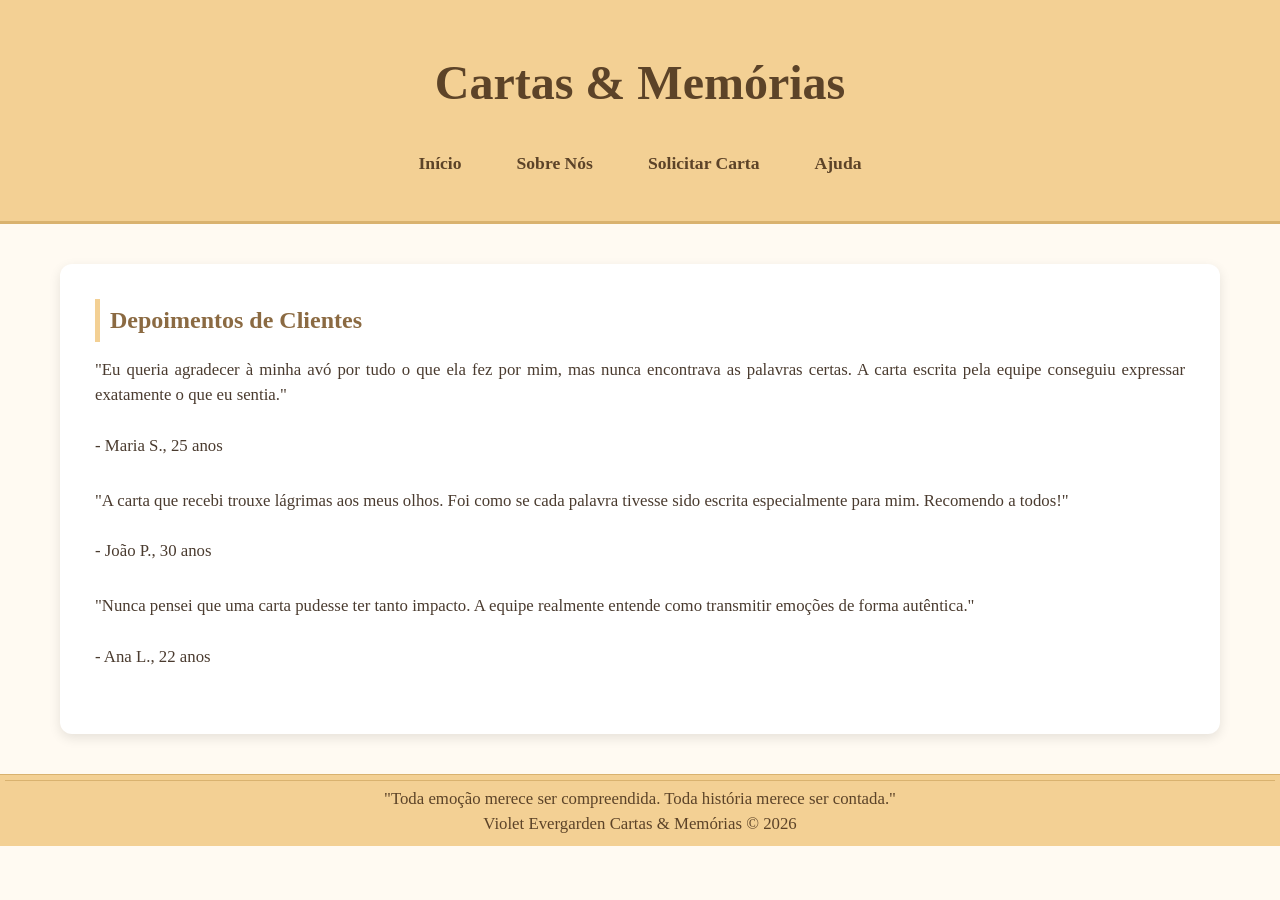
==== home/depoimentos.html @ 4b98e4cc "Add files via upload" ====
<!DOCTYPE html>
<html>
    <head>
        <title>
            Home
        </title>
        <link rel="stylesheet" href="style.css">
    </head>
    <body>
        <header>
            <h1>Cartas & Memórias</h1>
            <nav>
                <ul>
                    <li><a href="home.html">Início</a></li>
                    <li><a href="sobre.html">Sobre Nós</a></li>
                    <li><a href="solicitar.html">Solicitar Carta</a></li>
                    <li><a href="ajuda.html">Ajuda</a></li>
                </ul>
            </nav>
        </header>
        <main>
            <article>
                <h2>
                    Depoimentos de Clientes
                </h2>
                <section>
                    <p>"Eu queria agradecer à minha avó por tudo o que ela fez por mim, mas nunca encontrava as palavras certas. A carta escrita pela equipe conseguiu expressar exatamente o que eu sentia."<br>
                    <br>- Maria S., 25 anos</p>
                </section>
                <section>
                    <p>"A carta que recebi trouxe lágrimas aos meus olhos. Foi como se cada palavra tivesse sido escrita especialmente para mim. Recomendo a todos!"<br>
                    <br>- João P., 30 anos</p>
                </section>
                <section>
                    <p>"Nunca pensei que uma carta pudesse ter tanto impacto. A equipe realmente entende como transmitir emoções de forma autêntica."<br>
                    <br>- Ana L., 22 anos</p>
                </section>
            </article>
        </main>
        <footer>
            <p class="footer-text">
                "Toda emoção merece ser compreendida. Toda história merece ser contada."
                <br>Violet Evergarden Cartas & Memórias © 2026
            </p>
        </footer>
    </body>
</html>
---- home/style.css ----
/* Reset básico */
*{
    margin: 0;
    padding: 0;
    box-sizing: border-box;
}

/* Corpo da página */
body{
    font-family: Georgia, serif;
    background-color: #fffaf2;
    color: #4a3b2f;
    line-height: 1.8;
}

/* Cabeçalho */
header{
    background-color: #f3d094;
    text-align: center;
    padding: 40px 20px;
    border-bottom: 3px solid #d9b26f;
}

header h1{
    font-size: 3rem;
    margin-bottom: 10px;
    color: #5c4328;
}

header{
    font-size: 1.2rem;
}

/* Nav */
nav{
    margin-top: 20px;
}

nav ul{
    list-style: none;
    display: flex;
    justify-content: center;
    gap: 25px;
}

nav a{
    text-decoration: none;
    color: #5c4328;
    font-weight: bold;
    font-size: 1.1rem;
    padding: 8px 15px;
    border-radius: 5px;
    transition: 0.3s;
}

nav a:hover{
    background-color: #d9b26f;
    color: white;
}

/* Conteúdo principal */
main{
    max-width: 1200px;
    margin: 40px auto;
    padding: 0 20px;

    display: flex;
    gap: 30px;
    align-items: flex-start;
}

/* Artigo */
article{
    flex: 3;

    background-color: white;
    padding: 35px;
    border-radius: 12px;
    box-shadow: 0 4px 12px rgba(0,0,0,0.1);
}

/* Aside */
aside{
    flex: 1;

    background-color: #fff5e3;
    padding: 25px;
    border-radius: 12px;
    border-left: 5px solid #f3d094;
    box-shadow: 0 4px 12px rgba(0,0,0,0.1);
}

/* Botão Aside */

.botao{
    display: inline-block;
    margin-top: 20px;
    padding: 12px 25px;

    background-color: #f3d094;
    color: #5c4328;

    text-decoration: none;
    font-weight: bold;

    border-radius: 8px;

    transition: 0.3s;
}

.botao:hover{
    background-color: #d9b26f;
    color: white;
}

/* Títulos */
h2{
    color: #8b6a42;
    margin-bottom: 15px;
    border-left: 5px solid #f3d094;
    padding-left: 10px;
}

/* Seções */
section{
    margin-bottom: 30px;
}

/* Parágrafos */
p{
    text-align: justify;
    font-size: 1.05rem;
    line-height: 1.5;
}

/* Rodapé */
footer , .footer-text{
    text-align: center;
    background-color: #f3d094;
    padding: 5px;
    margin-top: 0px;
    border-top: 1px solid #d9b26f;
    color: #5c4328;
}

/* Efeito ao passar o mouse */
article:hover{
    transform: translateY(-3px);
    transition: 0.3s;
}

aside:hover{
    transform: translateY(-3px);
    transition: 0.3s;
}

/* Seção da solicitação */

.solicitacao{

    background: white;
    padding:20px;

    margin-top:20px;

    border-radius:12px;

    box-shadow:none;

}

.solicitacao h2{

    color:#8b6a42;

    margin-bottom:15px;

}

.solicitacao p{

    margin-bottom:10px;

}

form{

    margin: 0;
    padding: 0;
    display:flex;
    flex-direction:column;

}

label{

    font-weight:bold;

    margin-top:15px;

    margin-bottom:8px;

    color:#5c4328;

}

input,
select,
textarea{

    padding:12px;

    border:1px solid #d9b26f;

    border-radius:8px;

    font-size:16px;

    font-family:Georgia, serif;

    background:#fffdf9;

}

textarea{

    resize:vertical;

    min-height:200px;

}

input:focus,
select:focus,
textarea:focus{

    outline:none;

    border:2px solid #f3d094;

}

button{

    margin-top:25px;

    padding:15px;

    border:none;

    border-radius:8px;

    background:#d9b26f;

    color:white;

    font-size:18px;

    font-weight:bold;

    cursor:pointer;

    transition:.3s;

}

button:hover{

    background:#b88f4a;

}

/* Interação com a mensagem de sucesso */

#mensagem{
    margin-top:20px;
    padding:15px;
    display:none;
    text-align:center;
    color:#2e7d32;
    background:#eef8ee;
    border:1px solid #2e7d32;
    border-radius:8px;
    font-weight:bold;
}

/* Depoimentos */
.introducao{
    text-align: center;
    margin-bottom: 40px;
}
.introducao h2{
    color: #8b6a42;
    margin-bottom: 15px;
}
.depoimentos{
    display: grid;
    grid-template-columns: repeat(auto-fit, minmax(320px, 1fr));
    gap: 25px;
}
.depoimento{
    background: #fffdf8;
    padding: 25px;
    border-left: 5px solid #d9b26f;
    border-radius: 10px;
    box-shadow: 0 4px 10px rgba(0,0,0,.08);
    transition: .3s;
}
.depoimento:hover{
    transform: translateY(-5px);
}
.depoimento p{
    font-style: italic;
    line-height: 1.8;
    margin-bottom: 20px;
}
.depoimento h3{
    text-align: right;
    color: #8b6a42;
    font-size: 1rem;
}
.voltar{
    text-align: center;
    margin-top: 40px;
}
.voltar a{
    text-decoration: none;
    background: #d9b26f;
    color: white;
    padding: 12px 20px;
    border-radius: 8px;
    transition: .3s;
}
.voltar a:hover{
    background: #b88f4a;
}

/* Responsividade */
@media (max-width: 768px){

    header h1{
        font-size: 2rem;
    }

    article{
        padding: 20px;
    }

    p{
        font-size: 1rem;
    }
}
@media (max-width: 768px){

    main{
        flex-direction: column;
    }

    article,
    aside{
        width: 100%;
    }
}
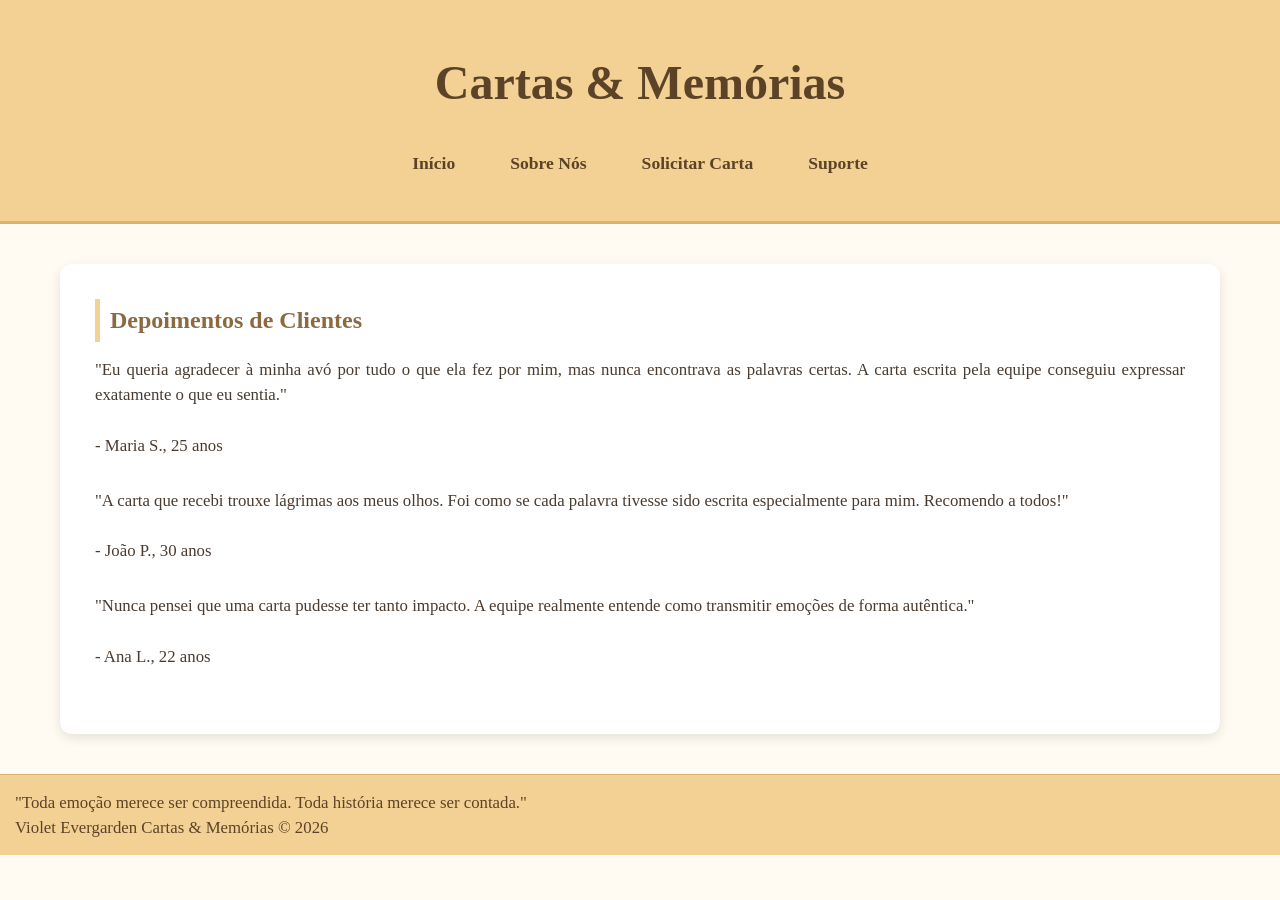
==== commit 4befada9: "Update support link in depoimentos.html" ====
--- a/home/depoimentos.html
+++ b/home/depoimentos.html
@@ -14,7 +14,7 @@
                     <li><a href="home.html">Início</a></li>
                     <li><a href="sobre.html">Sobre Nós</a></li>
                     <li><a href="solicitar.html">Solicitar Carta</a></li>
-                    <li><a href="ajuda.html">Ajuda</a></li>
+                    <li><a href="suporte.html">Suporte</a></li>
                 </ul>
             </nav>
         </header>
@@ -44,4 +44,4 @@
             </p>
         </footer>
     </body>
-</html>+</html>
--- a/home/style.css
+++ b/home/style.css
@@ -72,22 +72,22 @@
 /* Artigo */
 article{
     flex: 3;
-
     background-color: white;
     padding: 35px;
     border-radius: 12px;
     box-shadow: 0 4px 12px rgba(0,0,0,0.1);
+    transition: .3s;
 }
 
 /* Aside */
 aside{
     flex: 1;
-
     background-color: #fff5e3;
     padding: 25px;
     border-radius: 12px;
     border-left: 5px solid #f3d094;
     box-shadow: 0 4px 12px rgba(0,0,0,0.1);
+    transition: 0.3s;
 }
 
 /* Botão Aside */
@@ -134,24 +134,23 @@
 }
 
 /* Rodapé */
-footer , .footer-text{
-    text-align: center;
-    background-color: #f3d094;
-    padding: 5px;
-    margin-top: 0px;
-    border-top: 1px solid #d9b26f;
-    color: #5c4328;
-}
-
+footer{
+    text-align:center;
+    background-color:#f3d094;
+    padding:15px;
+    border-top:1px solid #d9b26f;
+    color:#5c4328;
+}
+.footer-text{
+    margin:0;
+}
 /* Efeito ao passar o mouse */
 article:hover{
     transform: translateY(-3px);
-    transition: 0.3s;
 }
 
 aside:hover{
     transform: translateY(-3px);
-    transition: 0.3s;
 }
 
 /* Seção da solicitação */
@@ -336,28 +335,24 @@
 }
 
 /* Responsividade */
-@media (max-width: 768px){
+@media(max-width:768px){
 
     header h1{
-        font-size: 2rem;
+        font-size:2rem;
     }
 
-    article{
-        padding: 20px;
-    }
-
-    p{
-        font-size: 1rem;
-    }
-}
-@media (max-width: 768px){
-
     main{
-        flex-direction: column;
+        flex-direction:column;
     }
 
     article,
     aside{
-        width: 100%;
+        width:100%;
+        padding:20px;
     }
-}
+
+    p{
+        font-size:1rem;
+    }
+
+}
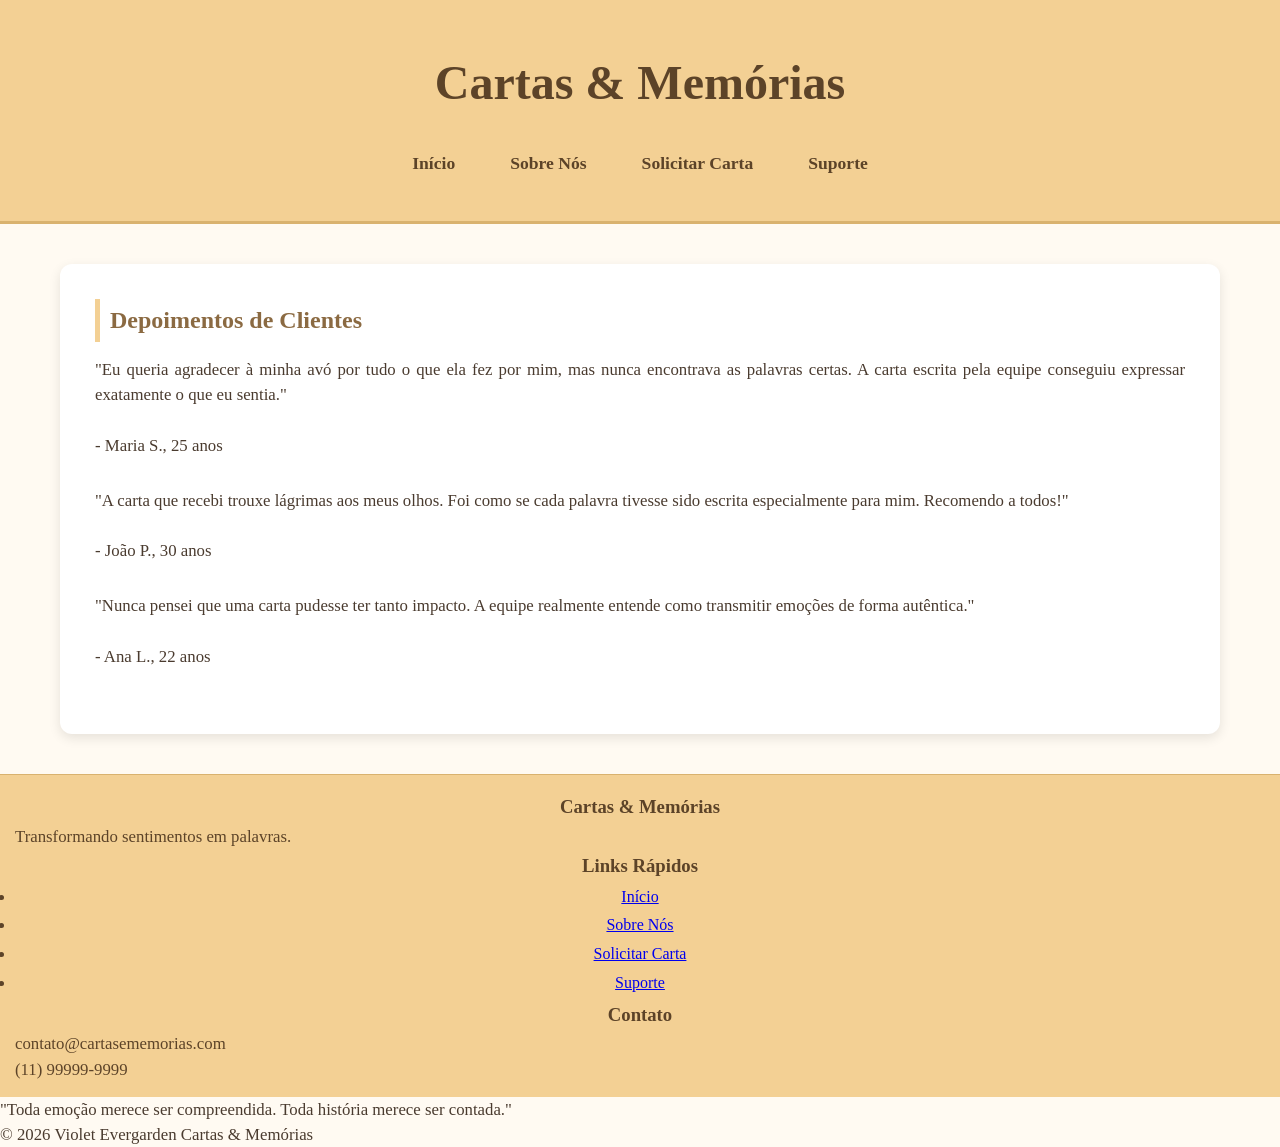
==== commit 1296b26b: "Enhance depoimentos.html with footer details Added footer sections for quick links, contact informat" ====
--- a/home/depoimentos.html
+++ b/home/depoimentos.html
@@ -38,10 +38,35 @@
             </article>
         </main>
         <footer>
-            <p class="footer-text">
-                "Toda emoção merece ser compreendida. Toda história merece ser contada."
-                <br>Violet Evergarden Cartas & Memórias © 2026
+            <div class="footer-coluna">
+                <h3>Cartas & Memórias</h3>
+                <p>
+                    Transformando sentimentos em palavras.
+                </p>
+            </div>
+            <div class="footer-coluna">
+                <h3>Links Rápidos</h3>
+                <ul>
+                    <li><a href="home.html">Início</a></li>
+                    <li><a href="sobre.html">Sobre Nós</a></li>
+                    <li><a href="solicitar.html">Solicitar Carta</a></li>
+                    <li><a href="suporte.html">Suporte</a></li>
+                </ul>
+            </div>
+            <div class="footer-coluna">
+                <h3>Contato</h3>
+                <p>contato@cartasememorias.com</p>
+                <p>(11) 99999-9999</p>
+            </div>
+        </footer>
+        <div class="copyright">
+            <p>
+                "Toda emoção merece ser compreendida.
+                Toda história merece ser contada."
             </p>
-        </footer>
+            <p>
+                © 2026 Violet Evergarden Cartas & Memórias
+            </p>
+        </div>
     </body>
 </html>
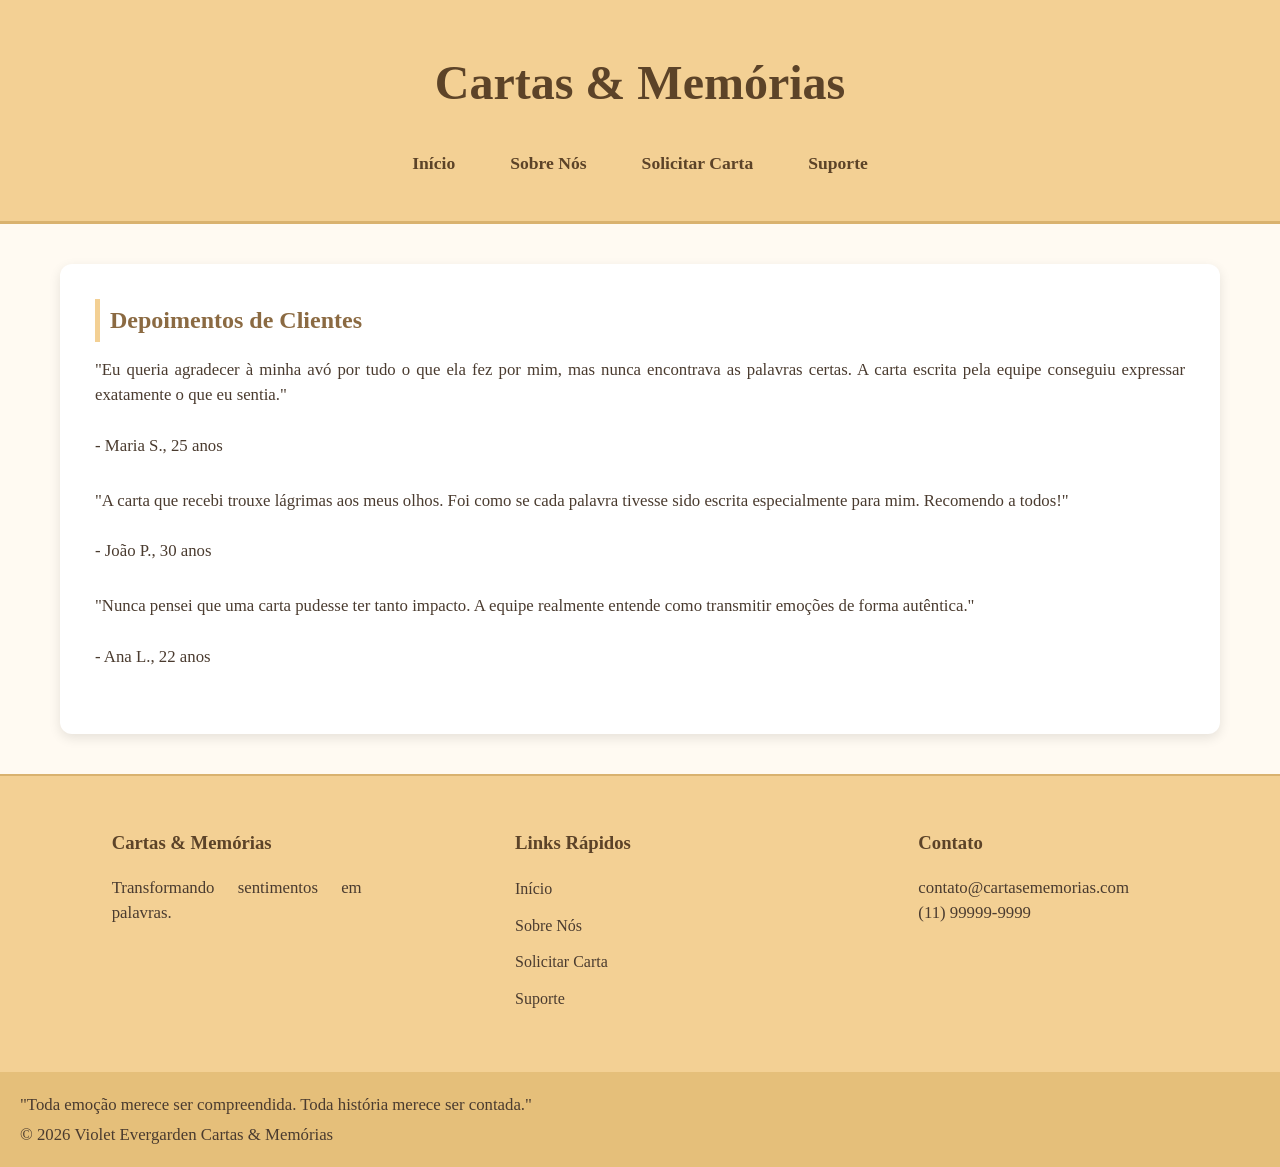
==== commit 3dfc51bd: "Fix HTML structure and update links in depoimentos.html" ====
--- a/home/depoimentos.html
+++ b/home/depoimentos.html
@@ -11,7 +11,7 @@
             <h1>Cartas & Memórias</h1>
             <nav>
                 <ul>
-                    <li><a href="home.html">Início</a></li>
+                    <li><a href="index.html">Início</a></li>
                     <li><a href="sobre.html">Sobre Nós</a></li>
                     <li><a href="solicitar.html">Solicitar Carta</a></li>
                     <li><a href="suporte.html">Suporte</a></li>
--- a/home/style.css
+++ b/home/style.css
@@ -135,14 +135,42 @@
 
 /* Rodapé */
 footer{
+    background:#f3d094;
+    display:flex;
+    justify-content:space-around;
+    flex-wrap:wrap;
+    padding:35px;
+    border-top:2px solid #d9b26f;
+}
+.footer-coluna{
+    width:250px;
+    margin:15px;
+}
+.footer-coluna h3{
+    color:#5c4328;
+    margin-bottom:15px;
+}
+.footer-coluna ul{
+    list-style:none;
+}
+.footer-coluna li{
+    margin-bottom:8px;
+}
+.footer-coluna a{
+    text-decoration:none;
+    color:#4a3b2f;
+    transition:.3s;
+}
+.footer-coluna a:hover{
+    color:white;
+}
+.copyright{
+    background:#e5bf7a;
     text-align:center;
-    background-color:#f3d094;
     padding:15px;
-    border-top:1px solid #d9b26f;
-    color:#5c4328;
-}
-.footer-text{
-    margin:0;
+}
+.copyright p{
+    margin:5px;
 }
 /* Efeito ao passar o mouse */
 article:hover{
@@ -156,117 +184,67 @@
 /* Seção da solicitação */
 
 .solicitacao{
-
     background: white;
     padding:20px;
-
     margin-top:20px;
-
     border-radius:12px;
-
     box-shadow:none;
-
-}
-
+}
 .solicitacao h2{
-
     color:#8b6a42;
-
     margin-bottom:15px;
-
-}
-
+}
 .solicitacao p{
-
     margin-bottom:10px;
-
-}
-
+}
 form{
-
     margin: 0;
     padding: 0;
     display:flex;
     flex-direction:column;
-
 }
 
 label{
-
     font-weight:bold;
-
     margin-top:15px;
-
     margin-bottom:8px;
-
     color:#5c4328;
-
 }
 
 input,
 select,
 textarea{
-
     padding:12px;
-
     border:1px solid #d9b26f;
-
     border-radius:8px;
-
     font-size:16px;
-
     font-family:Georgia, serif;
-
     background:#fffdf9;
-
-}
-
+}
 textarea{
-
     resize:vertical;
-
     min-height:200px;
-
-}
-
+}
 input:focus,
 select:focus,
 textarea:focus{
-
     outline:none;
-
     border:2px solid #f3d094;
-
-}
-
+}
 button{
-
     margin-top:25px;
-
     padding:15px;
-
     border:none;
-
     border-radius:8px;
-
     background:#d9b26f;
-
     color:white;
-
     font-size:18px;
-
     font-weight:bold;
-
     cursor:pointer;
-
     transition:.3s;
-
-}
-
+}
 button:hover{
-
     background:#b88f4a;
-
 }
 
 /* Interação com a mensagem de sucesso */
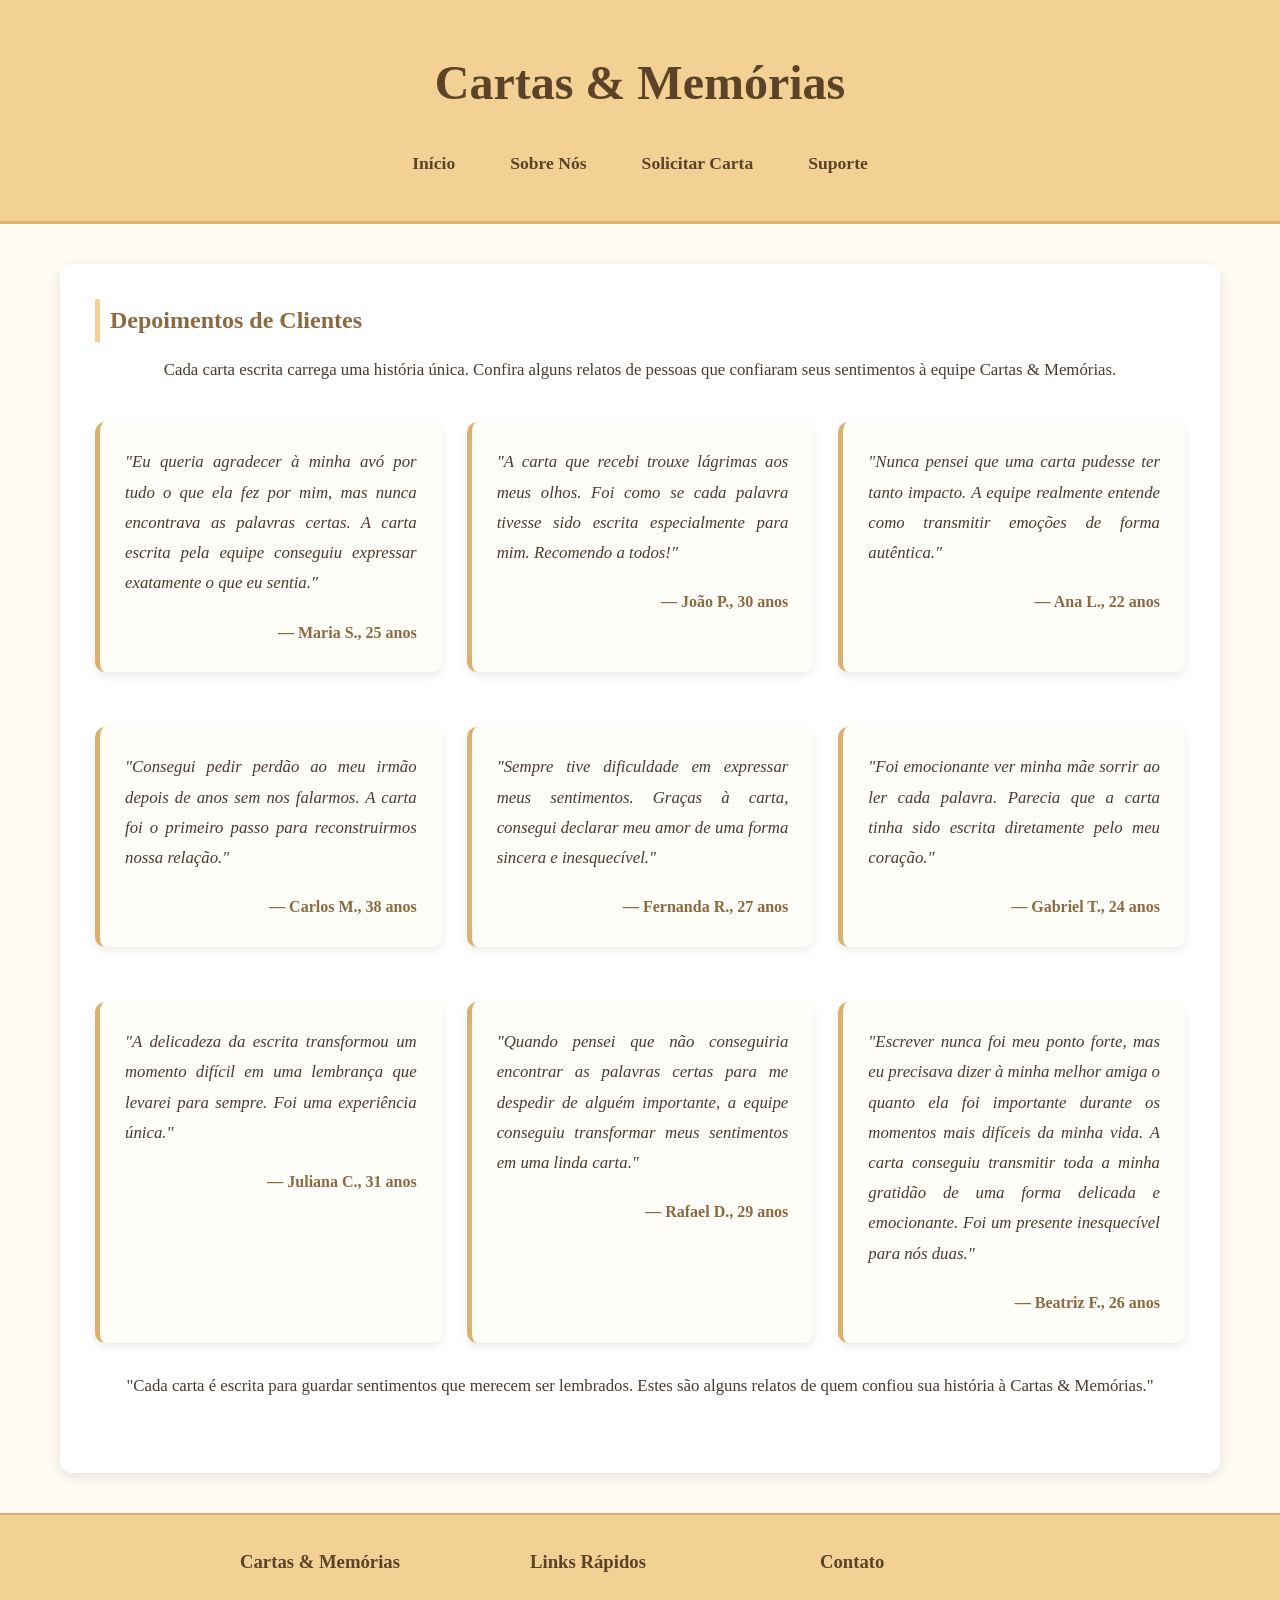
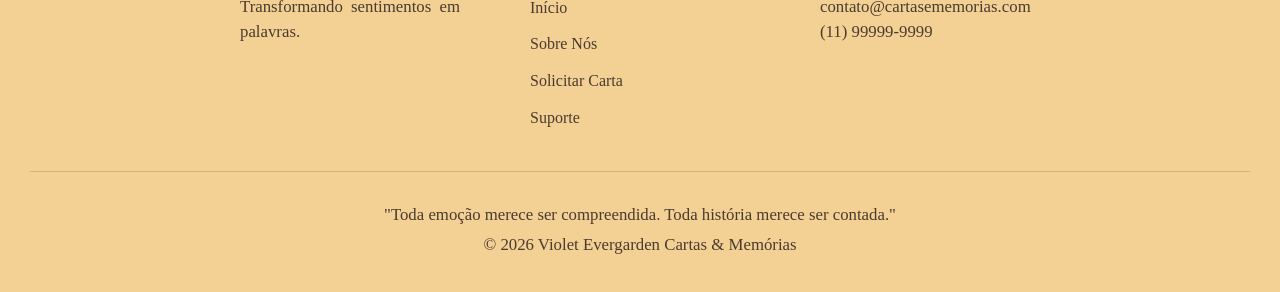
==== commit 65f88b57: "Add files via upload" ====
--- a/home/depoimentos.html
+++ b/home/depoimentos.html
@@ -2,7 +2,7 @@
 <html>
     <head>
         <title>
-            Home
+            Depoimentos
         </title>
         <link rel="stylesheet" href="style.css">
     </head>
@@ -20,53 +20,125 @@
         </header>
         <main>
             <article>
-                <h2>
-                    Depoimentos de Clientes
-                </h2>
-                <section>
-                    <p>"Eu queria agradecer à minha avó por tudo o que ela fez por mim, mas nunca encontrava as palavras certas. A carta escrita pela equipe conseguiu expressar exatamente o que eu sentia."<br>
-                    <br>- Maria S., 25 anos</p>
+            <h2>Depoimentos de Clientes</h2>
+            <p class="introducao">
+                Cada carta escrita carrega uma história única. Confira alguns relatos de pessoas
+                que confiaram seus sentimentos à equipe Cartas & Memórias.
+            </p>
+
+            <div class="depoimentos">
+                <section class="depoimento">
+                    <p>
+                        "Eu queria agradecer à minha avó por tudo o que ela fez por mim, mas nunca
+                        encontrava as palavras certas. A carta escrita pela equipe conseguiu
+                        expressar exatamente o que eu sentia."
+                    </p>
+                    <h3>— Maria S., 25 anos</h3>
                 </section>
-                <section>
-                    <p>"A carta que recebi trouxe lágrimas aos meus olhos. Foi como se cada palavra tivesse sido escrita especialmente para mim. Recomendo a todos!"<br>
-                    <br>- João P., 30 anos</p>
+
+                <section class="depoimento">
+                    <p>
+                        "A carta que recebi trouxe lágrimas aos meus olhos. Foi como se cada palavra
+                        tivesse sido escrita especialmente para mim. Recomendo a todos!"
+                    </p>
+                    <h3>— João P., 30 anos</h3>
                 </section>
-                <section>
-                    <p>"Nunca pensei que uma carta pudesse ter tanto impacto. A equipe realmente entende como transmitir emoções de forma autêntica."<br>
-                    <br>- Ana L., 22 anos</p>
+
+                <section class="depoimento">
+                    <p>
+                        "Nunca pensei que uma carta pudesse ter tanto impacto. A equipe realmente
+                        entende como transmitir emoções de forma autêntica."
+                    </p>
+                    <h3>— Ana L., 22 anos</h3>
                 </section>
-            </article>
+
+                <section class="depoimento">
+                    <p>
+                        "Consegui pedir perdão ao meu irmão depois de anos sem nos falarmos.
+                        A carta foi o primeiro passo para reconstruirmos nossa relação."
+                    </p>
+                    <h3>— Carlos M., 38 anos</h3>
+                </section>
+
+                <section class="depoimento">
+                    <p>
+                        "Sempre tive dificuldade em expressar meus sentimentos. Graças à carta,
+                        consegui declarar meu amor de uma forma sincera e inesquecível."
+                    </p>
+                    <h3>— Fernanda R., 27 anos</h3>
+                </section>
+
+                <section class="depoimento">
+                    <p>
+                        "Foi emocionante ver minha mãe sorrir ao ler cada palavra. Parecia que
+                        a carta tinha sido escrita diretamente pelo meu coração."
+                    </p>
+                    <h3>— Gabriel T., 24 anos</h3>
+                </section>
+
+                <section class="depoimento">
+                    <p>
+                        "A delicadeza da escrita transformou um momento difícil em uma lembrança
+                        que levarei para sempre. Foi uma experiência única."
+                    </p>
+                    <h3>— Juliana C., 31 anos</h3>
+                </section>
+
+                <section class="depoimento">
+                    <p>
+                        "Quando pensei que não conseguiria encontrar as palavras certas para me
+                        despedir de alguém importante, a equipe conseguiu transformar meus
+                        sentimentos em uma linda carta."
+                    </p>
+                    <h3>— Rafael D., 29 anos</h3>
+                </section>
+
+                <section class="depoimento">
+                    <p>
+                        "Escrever nunca foi meu ponto forte, mas eu precisava dizer à minha melhor amiga o quanto ela foi importante durante os momentos mais difíceis da minha vida. A carta conseguiu transmitir toda a minha gratidão de uma forma delicada e emocionante. Foi um presente inesquecível para nós duas."
+                    </p>
+                    <h3>— Beatriz F., 26 anos</h3>
+                </section>
+            </div>
+            <p class="introducao">
+            "Cada carta é escrita para guardar sentimentos que merecem ser lembrados. Estes são alguns relatos de quem confiou sua história à Cartas & Memórias."
+            </p>
+        </article>
+        
         </main>
         <footer>
-            <div class="footer-coluna">
-                <h3>Cartas & Memórias</h3>
+            <div class="footer-conteudo">
+                <div class="footer-coluna">
+                    <h3>Cartas & Memórias</h3>
+                    <p>
+                        Transformando sentimentos em palavras.
+                    </p>
+                </div>
+                <div class="footer-coluna">
+                    <h3>Links Rápidos</h3>
+                    <ul>
+                        <li><a href="index.html">Início</a></li>
+                        <li><a href="sobre.html">Sobre Nós</a></li>
+                        <li><a href="solicitar.html">Solicitar Carta</a></li>
+                        <li><a href="suporte.html">Suporte</a></li>
+                    </ul>
+                </div>
+                <div class="footer-coluna">
+                    <h3>Contato</h3>
+                    <p>contato@cartasememorias.com</p>
+                    <p>(11) 99999-9999</p>
+                </div>
+            </div>
+            <hr>
+            <div class="copyright">
                 <p>
-                    Transformando sentimentos em palavras.
+                    "Toda emoção merece ser compreendida.
+                    Toda história merece ser contada."
+                </p>
+                <p>
+                    © 2026 Violet Evergarden Cartas & Memórias
                 </p>
             </div>
-            <div class="footer-coluna">
-                <h3>Links Rápidos</h3>
-                <ul>
-                    <li><a href="home.html">Início</a></li>
-                    <li><a href="sobre.html">Sobre Nós</a></li>
-                    <li><a href="solicitar.html">Solicitar Carta</a></li>
-                    <li><a href="suporte.html">Suporte</a></li>
-                </ul>
-            </div>
-            <div class="footer-coluna">
-                <h3>Contato</h3>
-                <p>contato@cartasememorias.com</p>
-                <p>(11) 99999-9999</p>
-            </div>
         </footer>
-        <div class="copyright">
-            <p>
-                "Toda emoção merece ser compreendida.
-                Toda história merece ser contada."
-            </p>
-            <p>
-                © 2026 Violet Evergarden Cartas & Memórias
-            </p>
-        </div>
     </body>
 </html>
--- a/home/style.css
+++ b/home/style.css
@@ -136,15 +136,18 @@
 /* Rodapé */
 footer{
     background:#f3d094;
+    border-top:2px solid #d9b26f;
+    padding:30px;
+}
+
+.footer-conteudo{
     display:flex;
-    justify-content:space-around;
+    justify-content:center;
+    gap:70px;
     flex-wrap:wrap;
-    padding:35px;
-    border-top:2px solid #d9b26f;
 }
 .footer-coluna{
-    width:250px;
-    margin:15px;
+    width:220px;
 }
 .footer-coluna h3{
     color:#5c4328;
@@ -152,6 +155,7 @@
 }
 .footer-coluna ul{
     list-style:none;
+    padding:0;
 }
 .footer-coluna li{
     margin-bottom:8px;
@@ -159,18 +163,18 @@
 .footer-coluna a{
     text-decoration:none;
     color:#4a3b2f;
-    transition:.3s;
 }
 .footer-coluna a:hover{
     color:white;
 }
-.copyright{
-    background:#e5bf7a;
+hr{
+    margin:30px 0;
+    border:none;
+    border-top:1px solid #d9b26f;
+}
+.copyright p{
+    margin:5px 0;
     text-align:center;
-    padding:15px;
-}
-.copyright p{
-    margin:5px;
 }
 /* Efeito ao passar o mouse */
 article:hover{
@@ -314,23 +318,18 @@
 
 /* Responsividade */
 @media(max-width:768px){
-
     header h1{
         font-size:2rem;
     }
-
     main{
         flex-direction:column;
     }
-
     article,
     aside{
         width:100%;
         padding:20px;
     }
-
     p{
         font-size:1rem;
     }
-
-}
+}
